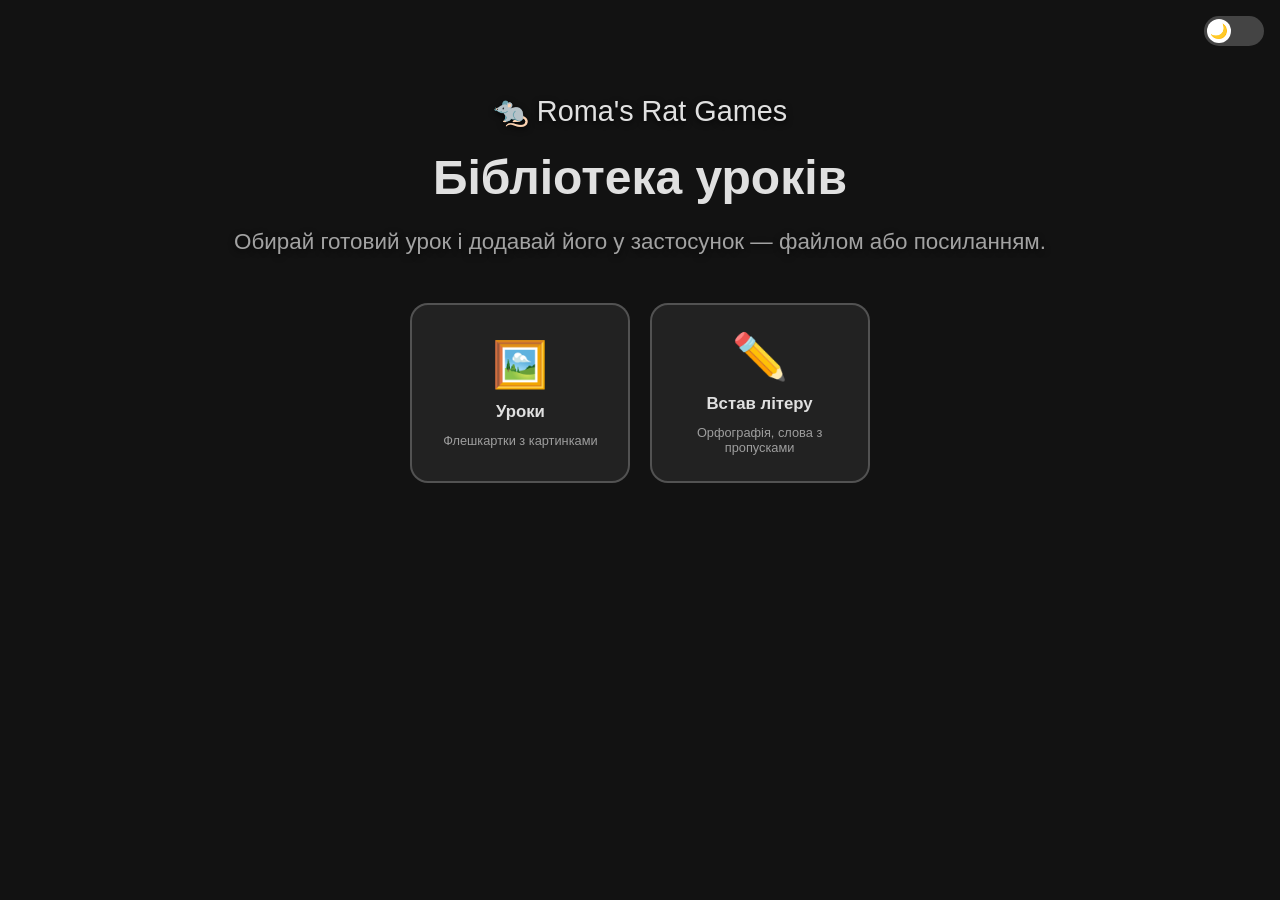
==== index.html @ ed6eaf12 "Базовий пакет уроків" ====
<!DOCTYPE html>
<html lang="uk">
	<head>
		<meta charset="UTF-8">
		<meta name="viewport" content="width=device-width, initial-scale=1.0">
		<title>Бібліотека уроків — Roma's Rat Games</title>
		<link rel="icon" href="icons/favicon.png">
		<link rel="apple-touch-icon" href="icons/apple-touch-icon.png">
		<link rel="stylesheet" href="style.css">
		<script src="nav.js"></script>
		<style>
			.hero {
				margin-top: -1rem;
				align-items: stretch;
				max-width: 100%;
			}
			
			.page-title {
				font-size: clamp(2rem, 6vw, 3rem);
				line-height: 1.1;
				margin: 0;
				text-align: center;
			}
			
			.carousel {
				display: flex;
				gap: 1.2rem;
				overflow-x: auto;
				padding: 1.5rem 1rem 1rem;
				scroll-snap-type: x mandatory;
				-webkit-overflow-scrolling: touch;
				justify-content: center;
				flex-wrap: wrap;
			}
			
			.game-card {
				flex: 0 0 auto;
				width: 220px;
				scroll-snap-align: start;
				display: flex;
				flex-direction: column;
				gap: 0.6rem;
			}
			
			.game-card-main {
				width: 100%;
				height: 180px;
				border-radius: 18px;
				border: 2px solid color-mix(in srgb, var(--text) 25%, transparent);
				background: color-mix(in srgb, var(--text) 8%, transparent);
				color: var(--text);
				display: flex;
				flex-direction: column;
				align-items: center;
				justify-content: center;
				gap: 0.7rem;
				cursor: pointer;
				font-family: inherit;
				padding: 1rem;
				text-align: center;
				text-decoration: none;
				transition: transform 0.15s ease, background 0.2s ease;
			}
			
			.game-card-main:hover,
			.game-card-main:focus-visible {
				transform: translateY(-4px);
				background: color-mix(in srgb, var(--text) 14%, transparent);
			}
			
			.game-emoji {
				font-size: 2.8rem;
			}
			
			.game-name {
				font-size: 1.05rem;
				font-weight: 600;
			}
			
			.game-desc {
				font-size: 0.8rem;
				opacity: 0.65;
			}
		</style>
	</head>
	<body>
		<nav>
			<div></div>
			<app-nav></app-nav>
		</nav>
		<div class="main-content">
			<div class="hero">
				<p class="hero-text" style="font-size: clamp(1.4rem, 3vw, 1.8rem);">🐀 Roma's Rat Games</p>
				<h1 class="page-title">Бібліотека уроків</h1>
				<p class="hero-text" style="opacity: 0.7; font-weight: 400;">
					Обирай готовий урок і додавай його у застосунок — файлом або посиланням.
				</p>

				<div class="carousel">
					<a href="lessons/index.html" class="game-card">
						<div class="game-card-main">
							<span class="game-emoji">🖼️</span>
							<span class="game-name">Уроки</span>
							<span class="game-desc">Флешкартки з картинками</span>
						</div>
					</a>

					<a href="spelling/index.html" class="game-card">
						<div class="game-card-main">
							<span class="game-emoji">✏️</span>
							<span class="game-name">Встав літеру</span>
							<span class="game-desc">Орфографія, слова з пропусками</span>
						</div>
					</a>
				</div>
			</div>
		</div>
	</body>
</html>
---- style.css ----
/* Змінні теми — встановлюються через nav.js */
:root {
    --bg: #121212;
    --text: #e0e0e0;
}

/* Базові стилі */
* {
    box-sizing: border-box;
    margin: 0;
    padding: 0;
}

body {
    background-color: var(--bg);
    color: var(--text);
    font-family: "Segoe UI", sans-serif;
    min-height: 100vh;
    transition:
        background-color 0.4s,
        color 0.4s;
}

a {
    text-decoration: none;
    color: inherit;
}

/* Навігація */
nav {
    display: flex;
    justify-content: space-between;
    align-items: center;
    padding: 1rem;
    flex-wrap: wrap;
    position: relative;
    z-index: 100;
}
app-nav nav {
    justify-content: flex-end;
}

/* Перемикач теми */
.switch-container {
    width: 60px;
    height: 30px;
    border-radius: 15px;
    cursor: pointer;
    display: flex;
    align-items: center;
    padding: 3px;
    transition: background-color 0.3s;
}

.switch-thumb {
    width: 24px;
    height: 24px;
    border-radius: 50%;
    background-color: white;
    display: flex;
    align-items: center;
    justify-content: center;
    font-size: 0.9rem;
    transition: transform 0.3s ease;
}

/* Контент сторінки */
.main-content {
    padding: 1rem;
}

/* Адаптив */
@media (max-width: 600px) {
    .switch-container {
        width: 50px;
        height: 26px;
    }

    .switch-thumb {
        width: 20px;
        height: 20px;
    }
}

.hero {
    display: flex;
    flex-direction: column;
    align-items: center;
    padding-top: 2rem;
    gap: 1.5rem;
}

.hero-text {
    text-shadow: 0 2px 6px rgba(0, 0, 0, 0.8);
    font-size: clamp(1rem, 2.5vw, 1.4rem);
    text-align: center;
    color: var(--text);
}

.csharp-btn {
    display: inline-block;
    padding: 0.7rem 1.5rem;
    border-radius: 10px;
    color: white;
    font-weight: 600;
    transition:
        transform 0.15s ease,
        filter 0.15s ease;
}

.csharp-btn:hover,
.csharp-btn:focus-visible {
    transform: translateY(-2px);
    filter: brightness(1.1);
}

/* Життя/серця — спільні для всіх ігор з 3 життями (множення, уроки,
   встав літеру). Розмір підлаштовується viewport-висотою, бо серця
   зазвичай живуть на екрані проходження гри (full-height, без скролу). */
.hearts {
    font-size: clamp(1.2rem, 4vh, 2.2rem);
    letter-spacing: 0.3rem;
    flex: 0 0 auto;
}

.heart-lost {
    opacity: 0.25;
    filter: grayscale(1);
}

/* Дощ з пацюків — спільна анімація при правильній відповіді.
   Контейнер .rat-rain має бути position: fixed поверх усього інтерфейсу;
   наповнюється елементами .rat-drop через rat-rain.js (spawnRatRain). */
.rat-rain {
    position: fixed;
    inset: 0;
    pointer-events: none;
    overflow: hidden;
    z-index: 999;
}

.rat-drop {
    position: absolute;
    top: -10vh;
    font-size: var(--rat-size, 1.8rem);
    animation: rat-fall var(--rat-duration, 1.4s) linear forwards;
    animation-delay: var(--rat-delay, 0s);
}

@keyframes rat-fall {
    from {
        transform: translateY(0) rotate(0deg);
        opacity: 1;
    }
    to {
        transform: translateY(120vh) rotate(25deg);
        opacity: 0.9;
    }
}

@media (prefers-reduced-motion: reduce) {
    .rat-drop {
        animation: none;
        display: none;
    }
}

/* --- Стилі бібліотеки уроків --- */

.library-grid {
    display: grid;
    grid-template-columns: repeat(auto-fill, minmax(240px, 1fr));
    gap: 1.2rem;
    width: 100%;
    max-width: 960px;
    margin: 0 auto;
    padding: 0.5rem 0 2rem;
}

.lesson-card {
    display: flex;
    flex-direction: column;
    border-radius: 16px;
    border: 2px solid color-mix(in srgb, var(--text) 18%, transparent);
    background: color-mix(in srgb, var(--text) 5%, transparent);
    overflow: hidden;
}

.lesson-card-preview {
    width: 100%;
    height: 140px;
    object-fit: cover;
    display: block;
    background: color-mix(in srgb, var(--text) 10%, transparent);
}

.lesson-card-preview-fallback {
    width: 100%;
    height: 140px;
    display: flex;
    align-items: center;
    justify-content: center;
    font-size: 3rem;
    background: color-mix(in srgb, var(--text) 10%, transparent);
}

.lesson-card-body {
    padding: 0.9rem 1rem 1rem;
    display: flex;
    flex-direction: column;
    gap: 0.8rem;
}

.lesson-card-title {
    font-size: 1.05rem;
    font-weight: 600;
    text-align: center;
}

.lesson-card-actions {
    display: grid;
    grid-template-columns: 1fr 1fr;
    gap: 0.6rem;
}

.lesson-card-actions .csharp-btn {
    padding: 0.55rem 0.5rem;
    text-align: center;
    font-size: 0.85rem;
}

.library-empty {
    text-align: center;
    opacity: 0.65;
    padding: 2rem 1rem;
    max-width: 480px;
    margin: 0 auto;
}

.library-toast {
    position: fixed;
    bottom: 1.2rem;
    left: 50%;
    transform: translateX(-50%) translateY(20px);
    background: #1c1c1c;
    border: 1.5px solid color-mix(in srgb, #4caf50 60%, transparent);
    color: var(--text);
    padding: 0.7rem 1.2rem;
    border-radius: 12px;
    font-size: 0.9rem;
    opacity: 0;
    pointer-events: none;
    transition: opacity 0.2s ease, transform 0.2s ease;
    z-index: 200;
    max-width: 90vw;
    text-align: center;
}

.library-toast.show {
    opacity: 1;
    transform: translateX(-50%) translateY(0);
}
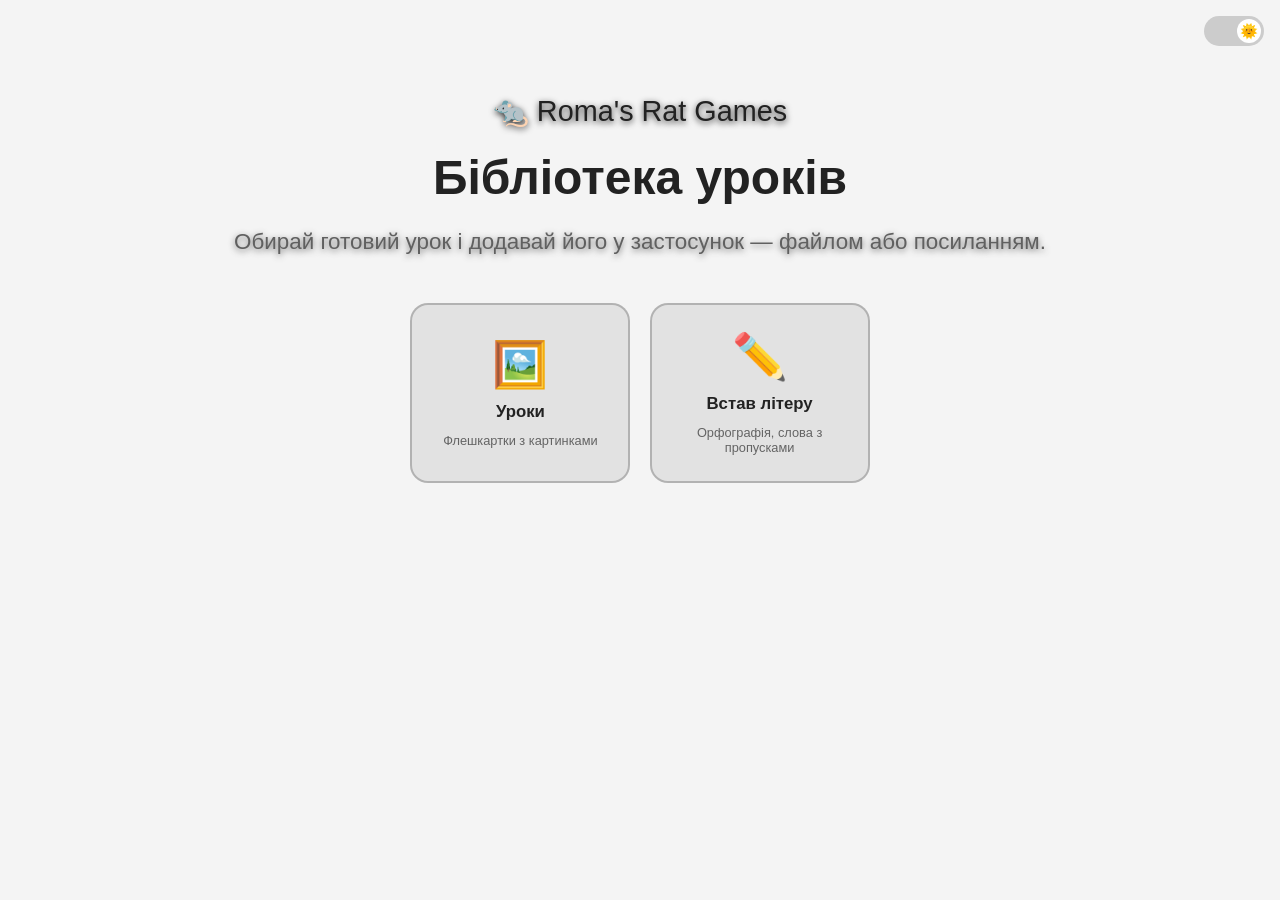
==== commit 6e995b9e: "Виправлення тем" ====
--- a/index.html
+++ b/index.html
@@ -7,6 +7,7 @@
 		<link rel="icon" href="icons/favicon.png">
 		<link rel="apple-touch-icon" href="icons/apple-touch-icon.png">
 		<link rel="stylesheet" href="style.css">
+		<meta name="theme-color" content="#121212">
 		<script src="nav.js"></script>
 		<style>
 			.hero {
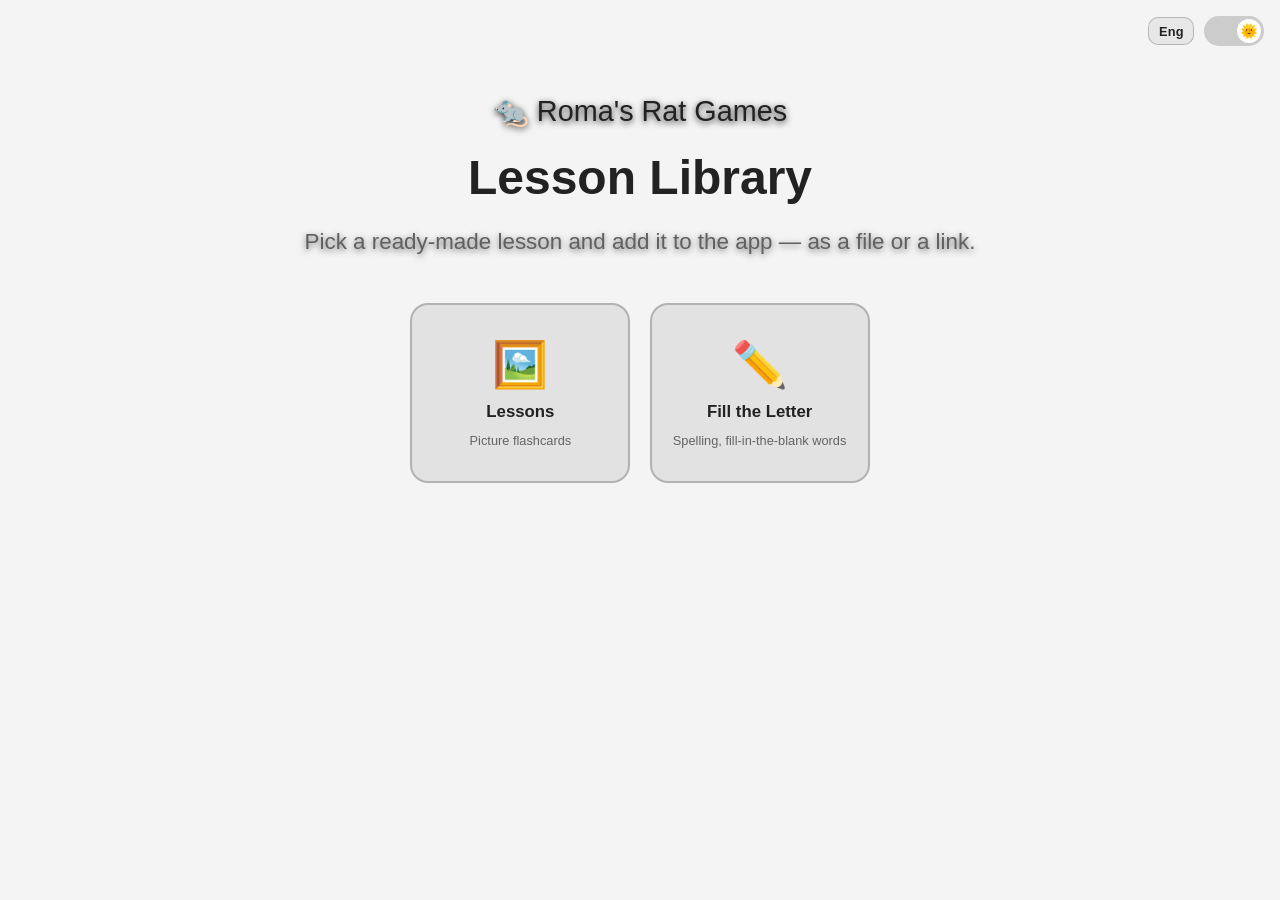
==== commit 3a6c9bfa: "Уроки різними мовами" ====
--- a/index.html
+++ b/index.html
@@ -3,11 +3,16 @@
 	<head>
 		<meta charset="UTF-8">
 		<meta name="viewport" content="width=device-width, initial-scale=1.0">
-		<title>Бібліотека уроків — Roma's Rat Games</title>
+		<title data-i18n="library.index.title">Бібліотека уроків — Roma's Rat Games</title>
 		<link rel="icon" href="icons/favicon.png">
 		<link rel="apple-touch-icon" href="icons/apple-touch-icon.png">
 		<link rel="stylesheet" href="style.css">
 		<meta name="theme-color" content="#121212">
+		<script src="locales/uk.js"></script>
+		<script src="locales/en.js"></script>
+		<script src="locales/de.js"></script>
+		<script src="i18n.js"></script>
+		<script>I18N.detectAndLoad();</script>
 		<script src="nav.js"></script>
 		<style>
 			.hero {
@@ -15,14 +20,14 @@
 				align-items: stretch;
 				max-width: 100%;
 			}
-			
+
 			.page-title {
 				font-size: clamp(2rem, 6vw, 3rem);
 				line-height: 1.1;
 				margin: 0;
 				text-align: center;
 			}
-			
+
 			.carousel {
 				display: flex;
 				gap: 1.2rem;
@@ -33,7 +38,7 @@
 				justify-content: center;
 				flex-wrap: wrap;
 			}
-			
+
 			.game-card {
 				flex: 0 0 auto;
 				width: 220px;
@@ -42,7 +47,7 @@
 				flex-direction: column;
 				gap: 0.6rem;
 			}
-			
+
 			.game-card-main {
 				width: 100%;
 				height: 180px;
@@ -62,22 +67,22 @@
 				text-decoration: none;
 				transition: transform 0.15s ease, background 0.2s ease;
 			}
-			
+
 			.game-card-main:hover,
 			.game-card-main:focus-visible {
 				transform: translateY(-4px);
 				background: color-mix(in srgb, var(--text) 14%, transparent);
 			}
-			
+
 			.game-emoji {
 				font-size: 2.8rem;
 			}
-			
+
 			.game-name {
 				font-size: 1.05rem;
 				font-weight: 600;
 			}
-			
+
 			.game-desc {
 				font-size: 0.8rem;
 				opacity: 0.65;
@@ -91,9 +96,9 @@
 		</nav>
 		<div class="main-content">
 			<div class="hero">
-				<p class="hero-text" style="font-size: clamp(1.4rem, 3vw, 1.8rem);">🐀 Roma's Rat Games</p>
-				<h1 class="page-title">Бібліотека уроків</h1>
-				<p class="hero-text" style="opacity: 0.7; font-weight: 400;">
+				<p class="hero-text" style="font-size: clamp(1.4rem, 3vw, 1.8rem);" data-i18n="library.index.heroText">🐀 Roma's Rat Games</p>
+				<h1 class="page-title" data-i18n="library.index.pageTitle">Бібліотека уроків</h1>
+				<p class="hero-text" style="opacity: 0.7; font-weight: 400;" data-i18n="library.index.subtitle">
 					Обирай готовий урок і додавай його у застосунок — файлом або посиланням.
 				</p>
 
@@ -101,20 +106,21 @@
 					<a href="lessons/index.html" class="game-card">
 						<div class="game-card-main">
 							<span class="game-emoji">🖼️</span>
-							<span class="game-name">Уроки</span>
-							<span class="game-desc">Флешкартки з картинками</span>
+							<span class="game-name" data-i18n="library.index.game.lessons.name">Уроки</span>
+							<span class="game-desc" data-i18n="library.index.game.lessons.desc">Флешкартки з картинками</span>
 						</div>
 					</a>
 
 					<a href="spelling/index.html" class="game-card">
 						<div class="game-card-main">
 							<span class="game-emoji">✏️</span>
-							<span class="game-name">Встав літеру</span>
-							<span class="game-desc">Орфографія, слова з пропусками</span>
+							<span class="game-name" data-i18n="library.index.game.spelling.name">Встав літеру</span>
+							<span class="game-desc" data-i18n="library.index.game.spelling.desc">Орфографія, слова з пропусками</span>
 						</div>
 					</a>
 				</div>
 			</div>
 		</div>
+		<script>I18N.init();</script>
 	</body>
 </html>
--- a/style.css
+++ b/style.css
@@ -114,57 +114,6 @@
     filter: brightness(1.1);
 }
 
-/* Життя/серця — спільні для всіх ігор з 3 життями (множення, уроки,
-   встав літеру). Розмір підлаштовується viewport-висотою, бо серця
-   зазвичай живуть на екрані проходження гри (full-height, без скролу). */
-.hearts {
-    font-size: clamp(1.2rem, 4vh, 2.2rem);
-    letter-spacing: 0.3rem;
-    flex: 0 0 auto;
-}
-
-.heart-lost {
-    opacity: 0.25;
-    filter: grayscale(1);
-}
-
-/* Дощ з пацюків — спільна анімація при правильній відповіді.
-   Контейнер .rat-rain має бути position: fixed поверх усього інтерфейсу;
-   наповнюється елементами .rat-drop через rat-rain.js (spawnRatRain). */
-.rat-rain {
-    position: fixed;
-    inset: 0;
-    pointer-events: none;
-    overflow: hidden;
-    z-index: 999;
-}
-
-.rat-drop {
-    position: absolute;
-    top: -10vh;
-    font-size: var(--rat-size, 1.8rem);
-    animation: rat-fall var(--rat-duration, 1.4s) linear forwards;
-    animation-delay: var(--rat-delay, 0s);
-}
-
-@keyframes rat-fall {
-    from {
-        transform: translateY(0) rotate(0deg);
-        opacity: 1;
-    }
-    to {
-        transform: translateY(120vh) rotate(25deg);
-        opacity: 0.9;
-    }
-}
-
-@media (prefers-reduced-motion: reduce) {
-    .rat-drop {
-        animation: none;
-        display: none;
-    }
-}
-
 /* --- Стилі бібліотеки уроків --- */
 
 .library-grid {
@@ -260,3 +209,84 @@
     opacity: 1;
     transform: translateX(-50%) translateY(0);
 }
+
+/* --- Fallback-картка "Поділитись посиланням" --- */
+
+.share-link-box {
+    position: fixed;
+    bottom: 1rem;
+    left: 50%;
+    z-index: 300;
+    width: 360px;
+    max-width: 90vw;
+
+    display: flex;
+    flex-direction: column;
+    gap: 0.8rem;
+    background: #1c1c1c;
+    border: 1.5px solid color-mix(in srgb, var(--text) 20%, transparent);
+    border-radius: 16px;
+    padding: 1.1rem 1.2rem;
+    box-shadow: 0 12px 32px rgba(0, 0, 0, 0.55);
+    animation: share-link-box-in 0.2s ease;
+}
+
+@keyframes share-link-box-in {
+    from {
+        opacity: 0;
+        transform: translateX(-50%) translateY(12px);
+    }
+    to {
+        opacity: 1;
+        transform: translateX(-50%) translateY(0);
+    }
+}
+
+.share-link-box .share-link-hint {
+    margin: 0;
+    font-size: 0.85rem;
+    opacity: 0.8;
+    line-height: 1.4;
+}
+
+.share-link-box .share-link-text {
+    font-family: ui-monospace, "SFMono-Regular", Consolas, monospace;
+    font-size: 0.78rem;
+    line-height: 1.4;
+    color: var(--text);
+    background: color-mix(in srgb, var(--text) 8%, transparent);
+    border: 1px solid color-mix(in srgb, var(--text) 15%, transparent);
+    border-radius: 10px;
+    padding: 0.6rem 0.7rem;
+    word-break: break-all;
+    max-height: 4.6em;
+    overflow-y: auto;
+}
+
+.share-link-box .lesson-card-actions {
+    gap: 0.6rem;
+}
+
+.share-link-box .lesson-card-actions:has(.csharp-btn:only-child) {
+    grid-template-columns: 1fr;
+}
+
+@media (max-width: 420px) {
+    .share-link-box {
+        left: 1rem;
+        right: 1rem;
+        width: auto;
+        transform: none;
+    }
+
+    @keyframes share-link-box-in {
+        from {
+            opacity: 0;
+            transform: translateY(12px);
+        }
+        to {
+            opacity: 1;
+            transform: translateY(0);
+        }
+    }
+}
